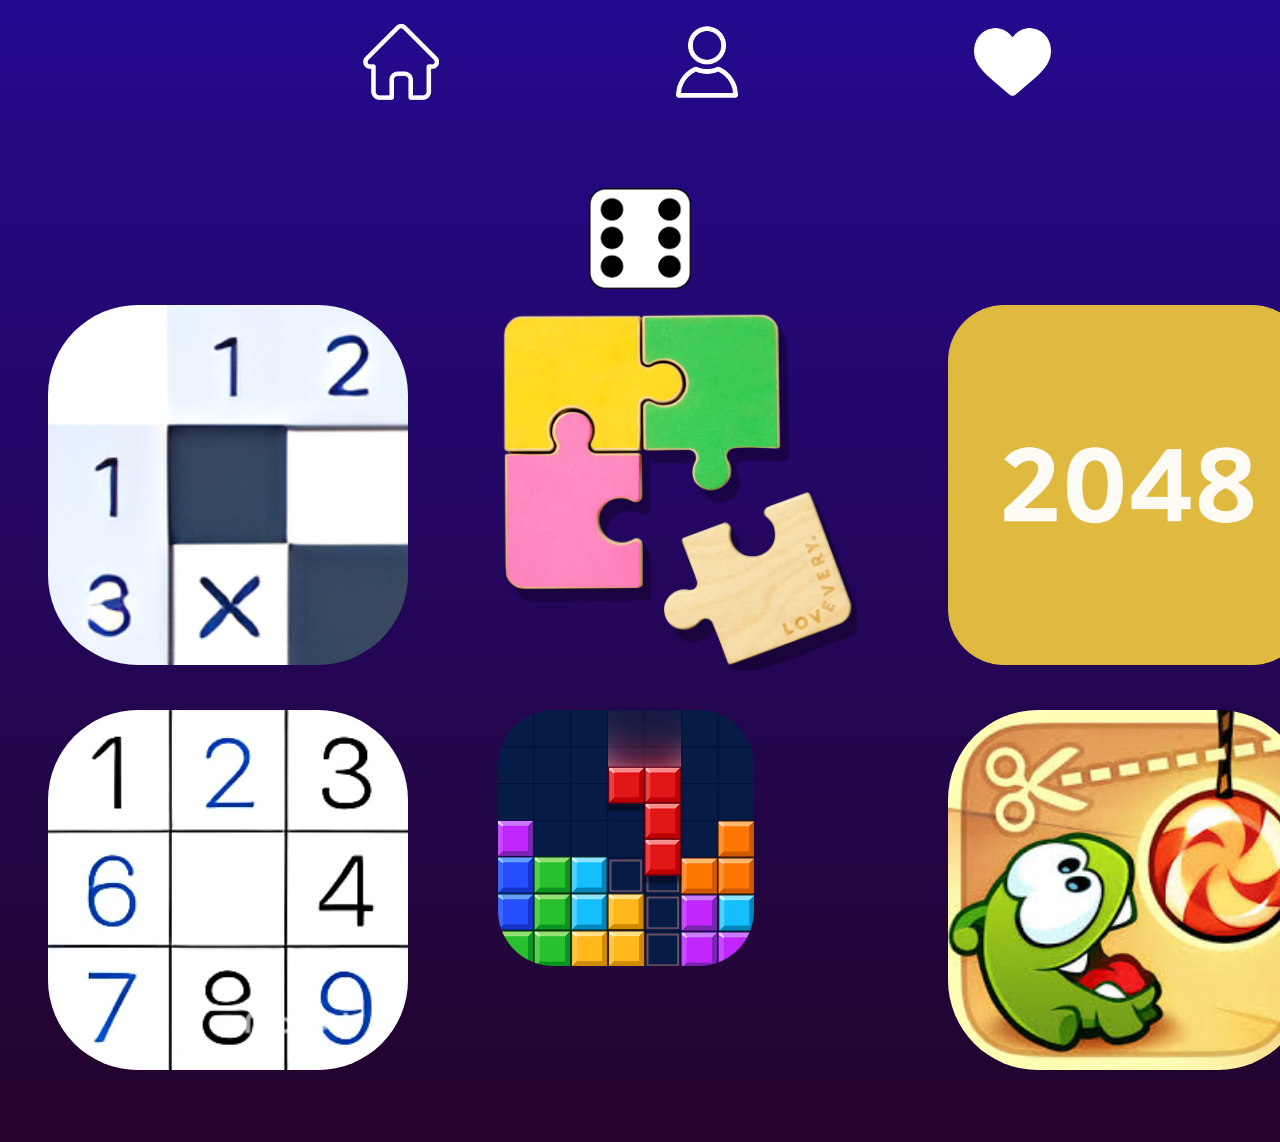
==== favorit.html @ e05060f1 "hover and shadows on img" ====
<html>
    <head>
        <title>Избранное</title>
        <link rel="stylesheet" href="first.css">
        <meta charset="utf-8">
        <link href='https://unpkg.com/boxicons@2.1.4/css/boxicons.min.css' rel='stylesheet'>
    </head>

<body>
    <div class="top">
        <ul class="menue">
            <a href="Home_page.html"> <img src="home_line.png" class="home"></a>
            <a href="profile.html"> <img src="user_line.png" class="user"></a>
            <a href="favorit.html"> <img src="heart_full.png" class="heart"></a>
        </ul>
        <div class="center-image">
            <img src="cubee.png" class="cube">
        </div>
    </div>

    <ul class="games_favorit">
        <div class="img-wrap">
            <a href="#"><img class="nonogram" src="Nonogram.png"></a>
            <p class="game_text">Ноноргамма</p>
        </div>
        <div class="img-wrap">
            <a href="#"><img class="sudocu" src="sudocu.png"></a>
            <p class="game_text">Судоку</p>
        </div>
        <div class="img-wrap">
            <a href="#"><img class="puzzle" src="puzzle.png"></a>
            <p class="game_text">Пазлы</p>
        </div>
        <div class="img-wrap">
            <a href="#"><img class="block" src="block.png"></a>
            <p class="game_text">Тетрис</p>
        </div>
        <div class="img-wrap">
            <a href="#"><img class="numbers" src="2048.png"></a>
            <p class="game_text">2048</p>
        </div>
        <div class="img-wrap">
            <a href="#"><img class="cut" src="cut the rope.png"></a>
            <p class="game_text">Ам-ням</p>
        </div>
        <div class="img-wrap">
            <a href="#"><img class="glass" src="glass.png"></a>
            <p class="game_text">Собери всю воду</p>
        </div>
    </ul>
</body>
---- first.css ----
body{
    background: linear-gradient(to bottom, #24098F, #230329); 
}


.center-image {
    text-align: center;
}
.cube { 
    width: 8%; 
    margin-top: 20vh;
}


.menue{
    position: absolute;
    align-items: center;
    justify-content: space-between;
    margin-left: 35vh;
    display: flex;
}
.user{
    width: 25%; 
    height: 25%;
}

.heart{
    width: 25%; 
    height: 25%;
}
.home{
    width: 25%; 
    height: 25%;
}

.games{
    display: grid;
    grid-template-columns: 50vh 50vh 50vh 50vh;
    grid-template-rows: 45vh 45vh 45vh;
    grid-auto-flow: column;
    margin-bottom: 3vh;
}
.games_favorit{
    display: grid;
    grid-template-columns: 50vh 50vh 50vh 50vh;
    grid-template-rows: 45vh 45vh;
    grid-auto-flow: column;
    margin-bottom: 3vh;
}
.nonogram{
    width: 40vh; 
    height: 40vh;
    border-radius: 10vh;
}
.img-wrap{
    position: relative;
}
.game_text{
    position: absolute;
    top: 58%;
    left: 50%;
    transform: translate(-50%, 50%);
    display: none;
    color: rgb(248, 244, 243);
    font-size: 200%;
    left: 40%;
    height: 12%;
    overflow: hidden;
    text-overflow: ellipsis;
    white-space: nowrap; 
}
.img-wrap:hover .game_text{
    display: block;
}
a:hover{
    opacity: 0.6; 
}
.sudocu{
    width: 40vh; 
    height: 40vh;
    border-radius: 10vh;
}
.puzzle{
    max-width: 90%; 
    max-height: 90%;
}
.block{
    width: 20vw; 
    height: auto;
}
.numbers{
    width: 40vh; 
    height: 40vh;
}
.manjogi{
    width: 40vh; 
    height: 40vh;
    border-radius: 10vh;
}
.cut{
    width: 40vh; 
    height: 40vh;
    border-radius: 10vh;
}
.magic{
    width: 40vh; 
    height: 40vh;
    border-radius: 10vh;
}
.words{
    width: 40vh; 
    height: 40vh;
    border-radius: 10vh;
}
.cake{
    width: 40vh; 
    height: 40vh;
    border-radius: 10vh;
}
.glass{
    width: 40vh; 
    height: 40vh;
    border-radius: 10vh;
}
.solitaire{
    width: 40vh; 
    height: 40vh;
    border-radius: 10vh;
}

.picture{
    text-align: center;
}
.logo{
    border-radius: 90vh;
    margin-top: 15%;
    height: 20%;
}
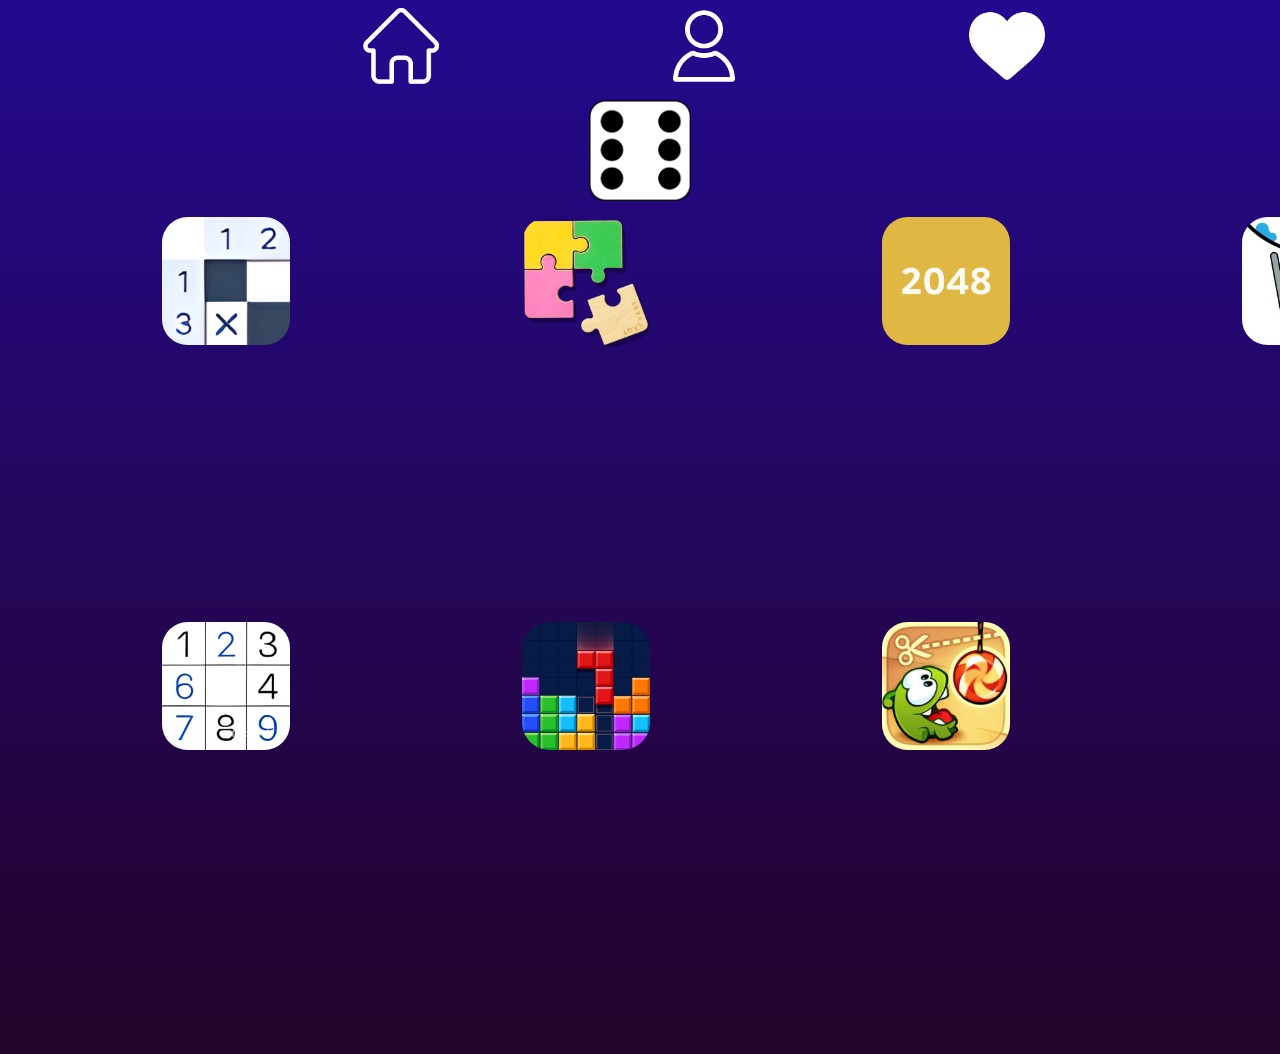
==== commit 7dff92f6: "games in flex" ====
--- a/favorit.html
+++ b/favorit.html
@@ -20,31 +20,31 @@
 
     <ul class="games_favorit">
         <div class="img-wrap">
-            <a href="#"><img class="nonogram" src="Nonogram.png"></a>
+            <a href="#"><img class="games_r" src="Nonogram.png"></a>
             <p class="game_text">Ноноргамма</p>
         </div>
         <div class="img-wrap">
-            <a href="#"><img class="sudocu" src="sudocu.png"></a>
+            <a href="#"><img class="games_r" src="sudocu.png"></a>
             <p class="game_text">Судоку</p>
         </div>
         <div class="img-wrap">
-            <a href="#"><img class="puzzle" src="puzzle.png"></a>
+            <a href="#"><img class="games_r" src="puzzle.png"></a>
             <p class="game_text">Пазлы</p>
         </div>
         <div class="img-wrap">
-            <a href="#"><img class="block" src="block.png"></a>
+            <a href="#"><img class="games_r" src="block.png"></a>
             <p class="game_text">Тетрис</p>
         </div>
         <div class="img-wrap">
-            <a href="#"><img class="numbers" src="2048.png"></a>
+            <a href="#"><img class="games_r" src="2048.png"></a>
             <p class="game_text">2048</p>
         </div>
         <div class="img-wrap">
-            <a href="#"><img class="cut" src="cut the rope.png"></a>
+            <a href="#"><img class="games_r" src="cut the rope.png"></a>
             <p class="game_text">Ам-ням</p>
         </div>
         <div class="img-wrap">
-            <a href="#"><img class="glass" src="glass.png"></a>
+            <a href="#"><img class="games_r" src="glass.png"></a>
             <p class="game_text">Собери всю воду</p>
         </div>
     </ul>
--- a/first.css
+++ b/first.css
@@ -2,18 +2,18 @@
     background: linear-gradient(to bottom, #24098F, #230329); 
 }
 
-
+.top-box{
+    display: flex;
+    align-items: stretch;
+    height: 10vh;
+}
 .center-image {
     text-align: center;
 }
 .cube { 
     width: 8%; 
-    margin-top: 20vh;
 }
-
-
 .menue{
-    position: absolute;
     align-items: center;
     justify-content: space-between;
     margin-left: 35vh;
@@ -34,18 +34,17 @@
 }
 
 .games{
-    display: grid;
-    grid-template-columns: 50vh 50vh 50vh 50vh;
-    grid-template-rows: 45vh 45vh 45vh;
+    display: flex;
     grid-auto-flow: column;
     margin-bottom: 3vh;
 }
 .games_favorit{
     display: grid;
-    grid-template-columns: 50vh 50vh 50vh 50vh;
+    grid-template-columns: 40vh 40vh 40vh 40vh;
     grid-template-rows: 45vh 45vh;
     grid-auto-flow: column;
     margin-bottom: 3vh;
+    margin-left: 7vh;
 }
 .nonogram{
     width: 40vh; 
@@ -57,14 +56,13 @@
 }
 .game_text{
     position: absolute;
-    top: 58%;
-    left: 50%;
+    top: 50%;
     transform: translate(-50%, 50%);
     display: none;
     color: rgb(248, 244, 243);
-    font-size: 200%;
-    left: 40%;
-    height: 12%;
+    font-size: 145%;
+    left: 65%;
+    height: 30%;
     overflow: hidden;
     text-overflow: ellipsis;
     white-space: nowrap; 
@@ -75,57 +73,25 @@
 a:hover{
     opacity: 0.6; 
 }
-.sudocu{
-    width: 40vh; 
-    height: 40vh;
-    border-radius: 10vh;
+
+.games_r{
+    max-width: 10vw;
+    height:auto;
+    border-radius: 20%;
+    margin-left: 4vw;
 }
-.puzzle{
-    max-width: 90%; 
-    max-height: 90%;
+.numbers_puzzle{
+    background-color: #43024e6d;
+    border: #43024e;
+    border-radius: 30vw;
+    min-height: 30vh;
+    min-width: 100vh;
+    margin-bottom: 2vh;
 }
-.block{
-    width: 20vw; 
-    height: auto;
-}
-.numbers{
-    width: 40vh; 
-    height: 40vh;
-}
-.manjogi{
-    width: 40vh; 
-    height: 40vh;
-    border-radius: 10vh;
-}
-.cut{
-    width: 40vh; 
-    height: 40vh;
-    border-radius: 10vh;
-}
-.magic{
-    width: 40vh; 
-    height: 40vh;
-    border-radius: 10vh;
-}
-.words{
-    width: 40vh; 
-    height: 40vh;
-    border-radius: 10vh;
-}
-.cake{
-    width: 40vh; 
-    height: 40vh;
-    border-radius: 10vh;
-}
-.glass{
-    width: 40vh; 
-    height: 40vh;
-    border-radius: 10vh;
-}
-.solitaire{
-    width: 40vh; 
-    height: 40vh;
-    border-radius: 10vh;
+.numbers_puzzle .numbers_puzzle_text{
+    color: antiquewhite;
+    font-size: 170%;
+    margin-left: 7vw;
 }
 
 .picture{
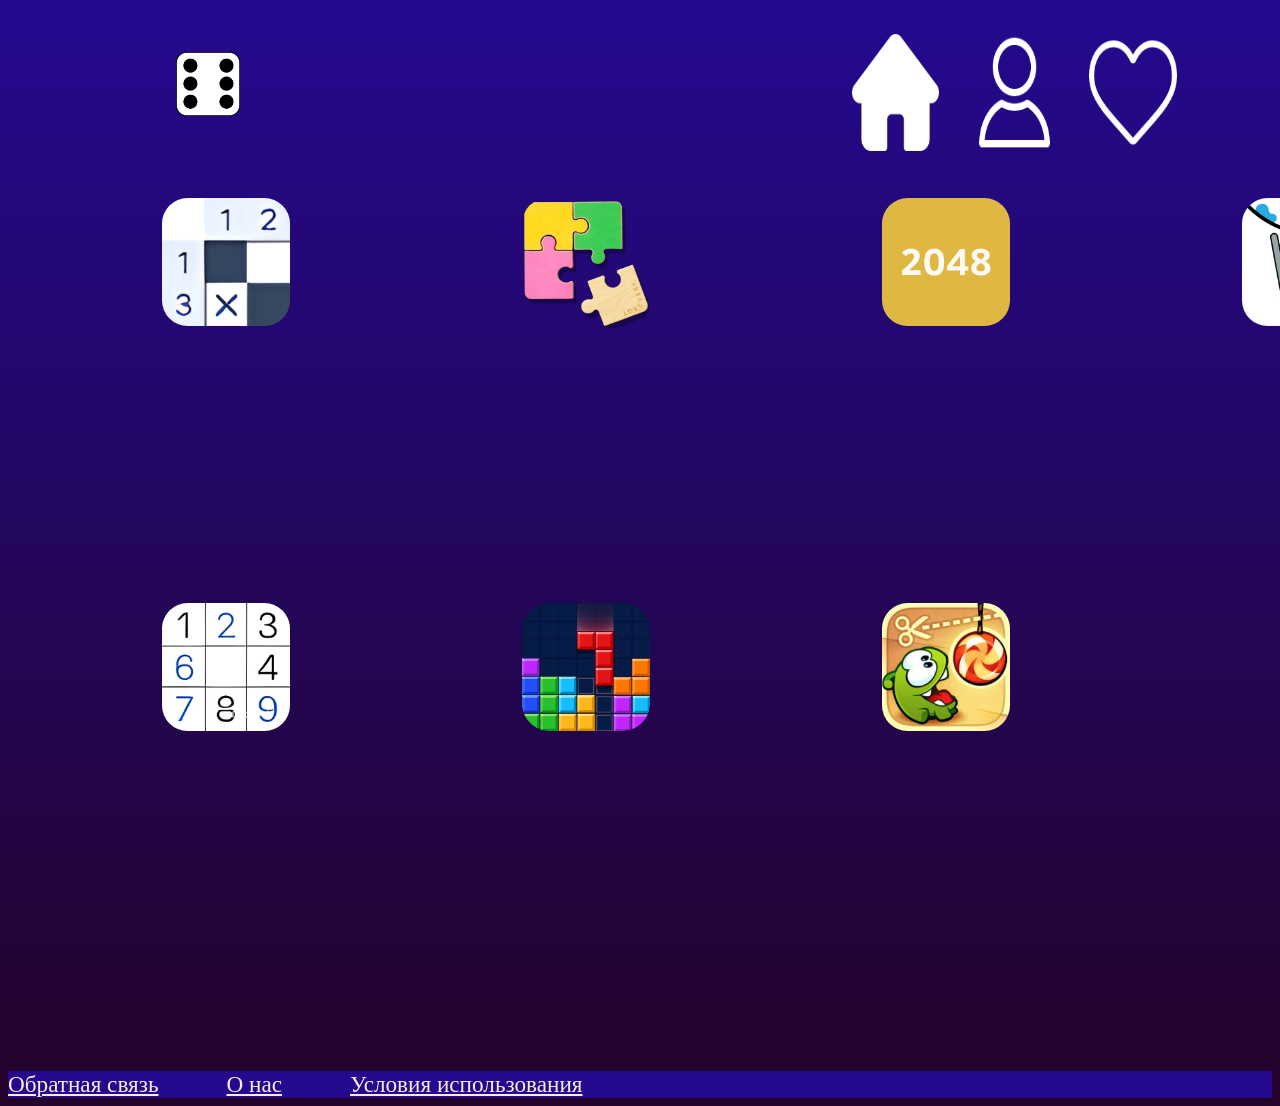
==== commit 47643805: "maket for all pages" ====
--- a/favorit.html
+++ b/favorit.html
@@ -7,15 +7,15 @@
     </head>
 
 <body>
-    <div class="top">
+    <div class="top-box">
+        <ul class="center-image">
+            <img src="cubee.png" class="cube">
+        </ul>
         <ul class="menue">
-            <a href="Home_page.html"> <img src="home_line.png" class="home"></a>
+            <a href="Home_page.html"> <img src="home_white.png" class="home"></a>
             <a href="profile.html"> <img src="user_line.png" class="user"></a>
-            <a href="favorit.html"> <img src="heart_full.png" class="heart"></a>
+            <a href="favorit.html"> <img src="heart_line.png" class="heart"></a>
         </ul>
-        <div class="center-image">
-            <img src="cubee.png" class="cube">
-        </div>
     </div>
 
     <ul class="games_favorit">
@@ -48,4 +48,10 @@
             <p class="game_text">Собери всю воду</p>
         </div>
     </ul>
+
+    <div class="contacs">
+        <a class="txt" href="#">Обратная связь</a>
+        <a class="txt" href="#">О нас</a>
+        <a class="txt" href="#">Условия использования</a>
+    </div>
 </body>
--- a/first.css
+++ b/first.css
@@ -5,32 +5,51 @@
 .top-box{
     display: flex;
     align-items: stretch;
-    height: 10vh;
+    height: 15vh;
+    flex-direction: row;
+    margin-top: 2vh;
+    margin-bottom: 5vh;
+    margin-left: 10vw;
+    flex-basis: 10vw;
 }
-.center-image {
-    text-align: center;
+
+.cube { 
+    width: 10%; 
+    margin-top: 2vh;
+    margin-right: 10vw;
 }
-.cube { 
-    width: 8%; 
-}
+
 .menue{
     align-items: center;
     justify-content: space-between;
-    margin-left: 35vh;
     display: flex;
+    height: 13vh;
+    margin-right: 10vw;
+    gap: 5vw;
 }
+
 .user{
-    width: 25%; 
-    height: 25%;
+    width: 160%; 
+    height: 100%;
 }
 
 .heart{
-    width: 25%; 
-    height: 25%;
+    width: 160%; 
+    height: 100%;
 }
 .home{
-    width: 25%; 
-    height: 25%;
+    width: 160%; 
+    height: 100%;
+}
+
+.contacs{
+    margin-top: 5vh;
+    background-color:#24098F;
+}
+.contacs .txt{
+    font-size: 145%;
+    color: antiquewhite;
+    margin-right: 5vw;
 }
 
 .games{
@@ -43,8 +62,9 @@
     grid-template-columns: 40vh 40vh 40vh 40vh;
     grid-template-rows: 45vh 45vh;
     grid-auto-flow: column;
-    margin-bottom: 3vh;
+    margin-bottom: 7vh;
     margin-left: 7vh;
+    margin-right: 7vh;
 }
 .nonogram{
     width: 40vh; 
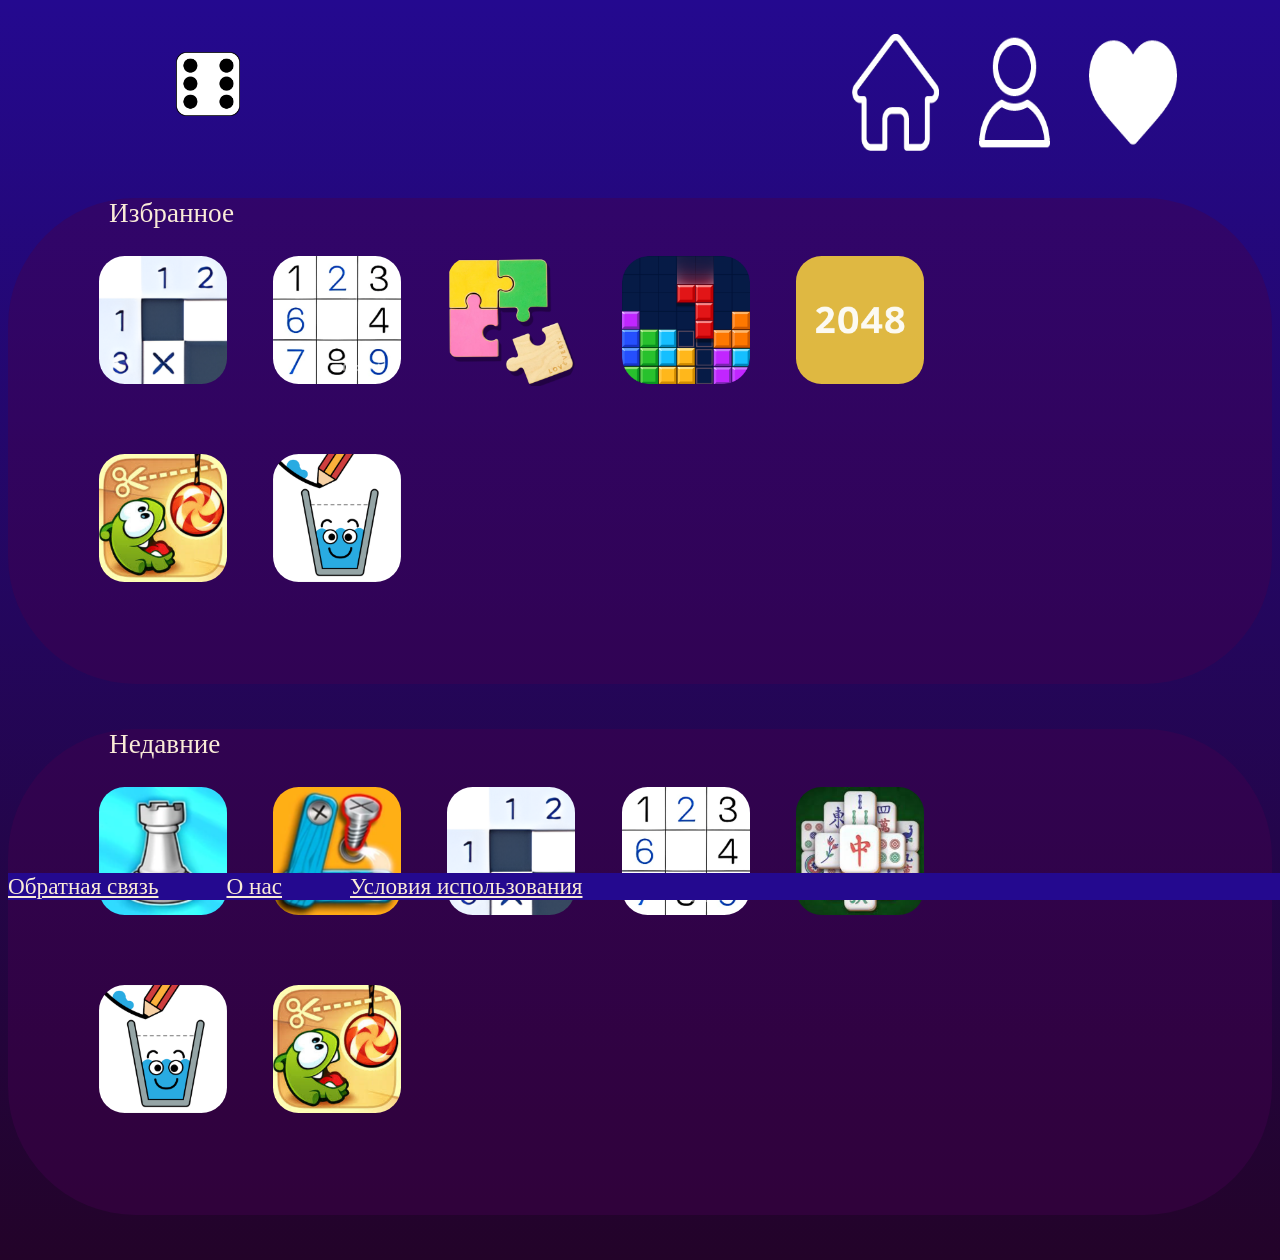
==== commit e2c05551: "favorit page is done" ====
--- a/favorit.html
+++ b/favorit.html
@@ -12,42 +12,79 @@
             <img src="cubee.png" class="cube">
         </ul>
         <ul class="menue">
-            <a href="Home_page.html"> <img src="home_white.png" class="home"></a>
+            <a href="Home_page.html"> <img src="home_line.png" class="home"></a>
             <a href="profile.html"> <img src="user_line.png" class="user"></a>
-            <a href="favorit.html"> <img src="heart_line.png" class="heart"></a>
+            <a href="favorit.html"> <img src="heart_full.png" class="heart"></a>
         </ul>
     </div>
 
-    <ul class="games_favorit">
-        <div class="img-wrap">
-            <a href="#"><img class="games_r" src="Nonogram.png"></a>
-            <p class="game_text">Ноноргамма</p>
-        </div>
-        <div class="img-wrap">
-            <a href="#"><img class="games_r" src="sudocu.png"></a>
-            <p class="game_text">Судоку</p>
-        </div>
-        <div class="img-wrap">
-            <a href="#"><img class="games_r" src="puzzle.png"></a>
-            <p class="game_text">Пазлы</p>
-        </div>
-        <div class="img-wrap">
-            <a href="#"><img class="games_r" src="block.png"></a>
-            <p class="game_text">Тетрис</p>
-        </div>
-        <div class="img-wrap">
-            <a href="#"><img class="games_r" src="2048.png"></a>
-            <p class="game_text">2048</p>
-        </div>
-        <div class="img-wrap">
-            <a href="#"><img class="games_r" src="cut the rope.png"></a>
-            <p class="game_text">Ам-ням</p>
-        </div>
-        <div class="img-wrap">
-            <a href="#"><img class="games_r" src="glass.png"></a>
-            <p class="game_text">Собери всю воду</p>
-        </div>
-    </ul>
+    <div class="favorit_games">
+        <p class="favorit_games_text">Избранное</p>
+        <ul class="games_favorit">
+            <div class="img-wrap">
+                <a href="#"><img class="games_r" src="Nonogram.png"></a>
+                <p class="game_text_fav">Ноноргамма</p>
+            </div>
+            <div class="img-wrap">
+                <a href="#"><img class="games_r" src="sudocu.png"></a>
+                <p class="game_text_fav">Судоку</p>
+            </div>
+            <div class="img-wrap">
+                <a href="#"><img class="games_r" src="puzzle.png"></a>
+                <p class="game_text_fav">Пазлы</p>
+            </div>
+            <div class="img-wrap">
+                <a href="#"><img class="games_r" src="block.png"></a>
+                <p class="game_text_fav">Тетрис</p>
+            </div>
+            <div class="img-wrap">
+                <a href="#"><img class="games_r" src="2048.png"></a>
+                <p class="game_text_fav">2048</p>
+            </div>
+            <div class="img-wrap">
+                <a href="#"><img class="games_r" src="cut the rope.png"></a>
+                <p class="game_text_fav">Ам-ням</p>
+            </div>
+            <div class="img-wrap">
+                <a href="#"><img class="games_r" src="glass.png"></a>
+                <p class="game_text_fav">Happy Glass</p>
+            </div>
+        </ul>
+    </div>
+
+    <div class="favorit_games">
+        <p class="favorit_games_text">Недавние</p>
+        <ul class="games_favorit">
+            <div class="img-wrap">
+                <a href="#"><img class="games_r" src="chess.png"></a>
+                <p class="game_text_fav">Шахматы</p>
+            </div>
+            <div class="img-wrap">
+                <a href="#"><img class="games_r" src="woods.png"></a>
+                <p class="game_text_fav">Деревяшки</p>
+            </div>
+            <div class="img-wrap">
+                <a href="#"><img class="games_r" src="Nonogram.png"></a>
+                <p class="game_text_fav">Ноноргамма</p>
+            </div>
+            <div class="img-wrap">
+                <a href="#"><img class="games_r" src="sudocu.png"></a>
+                <p class="game_text_fav">Судоку</p>
+            </div>
+            <div class="img-wrap">
+                <a href="#"><img class="games_r" src="manjogi.png"></a>
+                <p class="game_text_fav">Маджонг</p>
+            </div>
+            <div class="img-wrap">
+                <a href="#"><img class="games_r" src="glass.png"></a>
+                <p class="game_text_fav">Happy Glass</p>
+            </div>
+            <div class="img-wrap">
+                <a href="#"><img class="games_r" src="cut the rope.png"></a>
+                <p class="game_text_fav">Ам-ням</p>
+            </div>
+        </ul>
+    </div>
 
     <div class="contacs">
         <a class="txt" href="#">Обратная связь</a>
--- a/first.css
+++ b/first.css
@@ -1,7 +1,6 @@
 body{
-    background: linear-gradient(to bottom, #24098F, #230329); 
-}
-
+    background: linear-gradient(to bottom, #24098F, #230329); }
+/* maket*/
 .top-box{
     display: flex;
     align-items: stretch;
@@ -10,14 +9,12 @@
     margin-top: 2vh;
     margin-bottom: 5vh;
     margin-left: 10vw;
-    flex-basis: 10vw;
-}
+    flex-basis: 10vw;}
 
 .cube { 
     width: 10%; 
     margin-top: 2vh;
-    margin-right: 10vw;
-}
+    margin-right: 10vw;}
 
 .menue{
     align-items: center;
@@ -25,55 +22,43 @@
     display: flex;
     height: 13vh;
     margin-right: 10vw;
-    gap: 5vw;
-}
+    gap: 5vw;}
 
 .user{
     width: 160%; 
-    height: 100%;
-}
+    height: 100%;}
 
 .heart{
     width: 160%; 
-    height: 100%;
-}
+    height: 100%;}
 .home{
     width: 160%; 
-    height: 100%;
-}
+    height: 100%;}
 
 .contacs{
     margin-top: 5vh;
     background-color:#24098F;
+    position: fixed;
+    bottom: 0;
+    width: 100vw;
 }
 .contacs .txt{
     font-size: 145%;
     color: antiquewhite;
-    margin-right: 5vw;
-}
+    margin-right: 5vw;}
 
+/*home page*/
 .games{
     display: flex;
     grid-auto-flow: column;
-    margin-bottom: 3vh;
-}
-.games_favorit{
-    display: grid;
-    grid-template-columns: 40vh 40vh 40vh 40vh;
-    grid-template-rows: 45vh 45vh;
-    grid-auto-flow: column;
-    margin-bottom: 7vh;
-    margin-left: 7vh;
-    margin-right: 7vh;
-}
+    margin-bottom: 3vh;}
+
 .nonogram{
     width: 40vh; 
     height: 40vh;
-    border-radius: 10vh;
-}
+    border-radius: 10vh;}
 .img-wrap{
-    position: relative;
-}
+    position: relative;}
 .game_text{
     position: absolute;
     top: 50%;
@@ -85,34 +70,67 @@
     height: 30%;
     overflow: hidden;
     text-overflow: ellipsis;
-    white-space: nowrap; 
-}
+    white-space: nowrap; }
 .img-wrap:hover .game_text{
-    display: block;
-}
+    display: block;}
 a:hover{
-    opacity: 0.6; 
-}
+    opacity: 0.6; }
 
 .games_r{
     max-width: 10vw;
     height:auto;
     border-radius: 20%;
-    margin-left: 4vw;
-}
+    margin-left: 4vw;}
 .numbers_puzzle{
     background-color: #43024e6d;
     border: #43024e;
-    border-radius: 30vw;
+    border-radius: 10vw;
     min-height: 30vh;
     min-width: 100vh;
-    margin-bottom: 2vh;
-}
-.numbers_puzzle .numbers_puzzle_text{
+    margin-bottom: 5vh;}
+.numbers_puzzle_text{
     color: antiquewhite;
     font-size: 170%;
-    margin-left: 7vw;
+    margin-left: 7vw;}
+
+/*favorit*/
+.games_favorit{
+    display: grid;
+    grid-template-columns: 15% 15% 15% 15% 15%;
+    grid-template-rows: 20vh 20vh;
+    grid-auto-flow: row;
+    grid-row-gap: 5%;
+    margin-right: 7vh;}
+.favorit_games{
+    background-color: #43024e6d;
+    border-radius: 10vw;
+    min-height: 55%;
+    min-width: 100vh;
+    margin-bottom: 5vh;}
+.favorit_games_text{
+    color: antiquewhite;
+    font-size: 170%;
+    margin-left: 8%;
 }
+.game_text_fav{
+    position: absolute;
+    top: 50%;
+    transform: translate(-50%, 50%);
+    display: none;
+    color: rgb(248, 244, 243);
+    font-size: 145%;
+    left: 65%;
+    height: 30%;
+    overflow: hidden;
+    text-overflow: ellipsis;
+    white-space: nowrap; }
+.img-wrap:hover .game_text_fav{
+    display: block;}
+
+
+
+
+
 
 .picture{
     text-align: center;
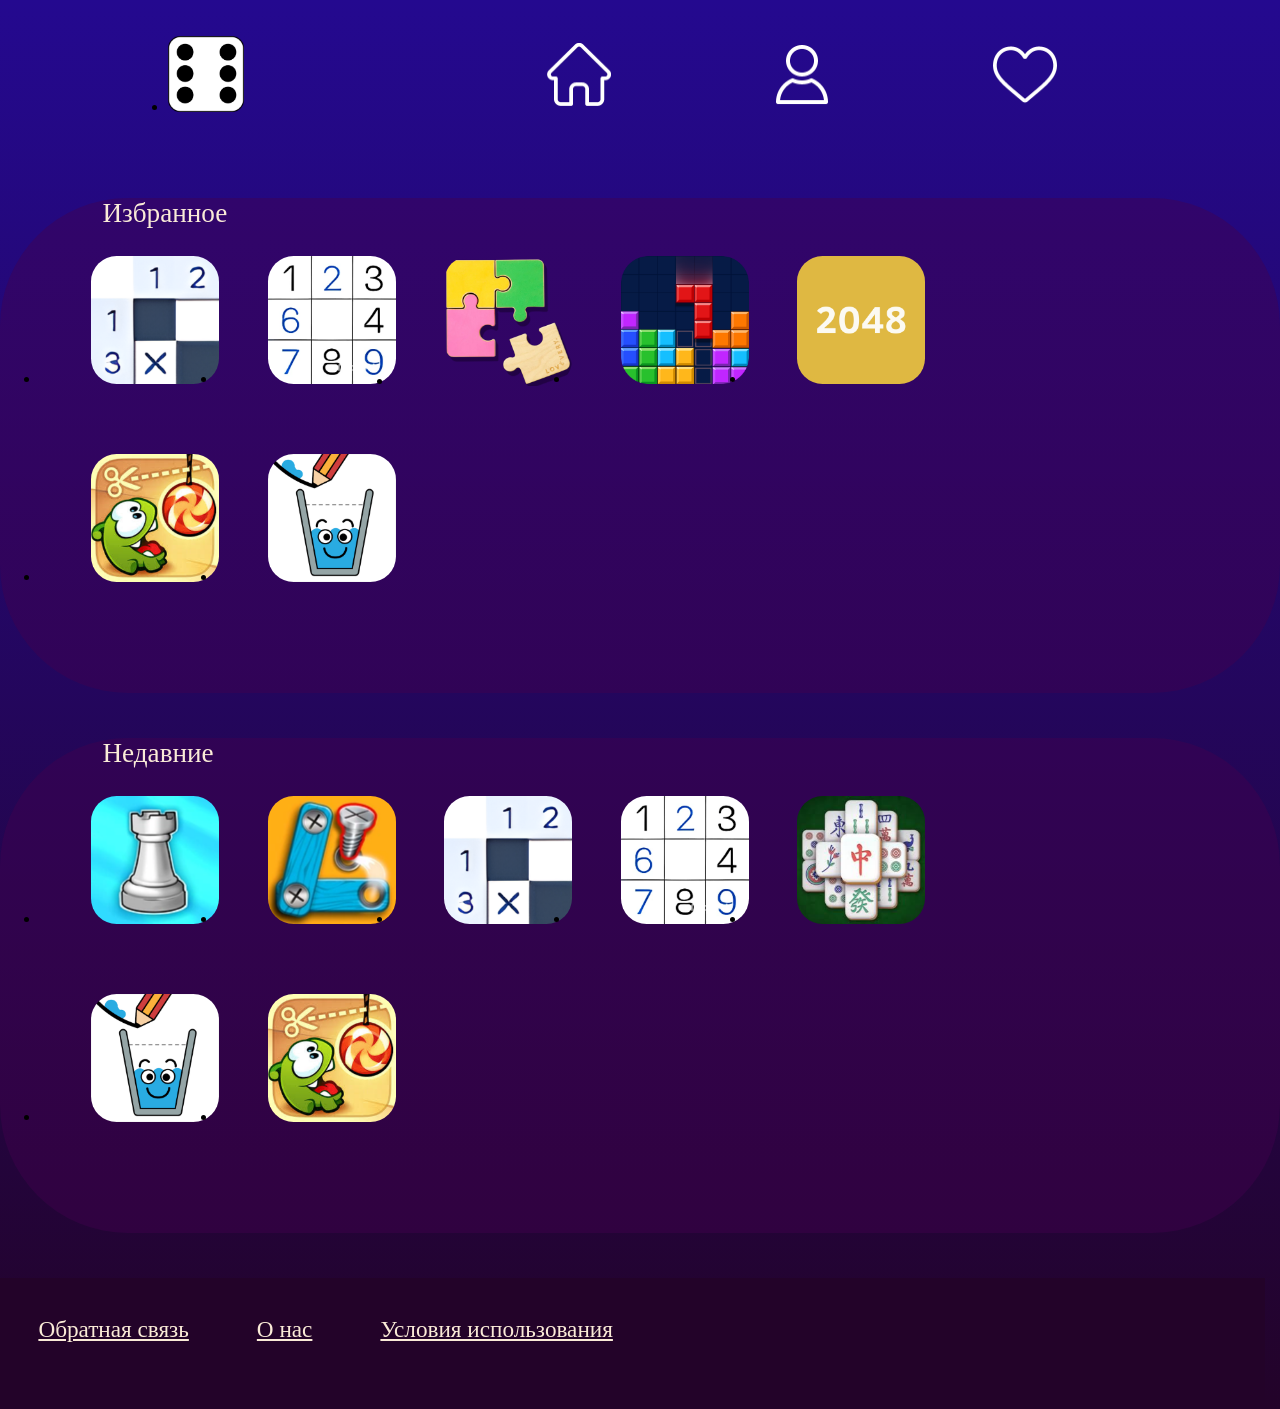
==== commit 02642c17: "исправлены ошибки выявленыые при валедации" ====
--- a/favorit.html
+++ b/favorit.html
@@ -1,4 +1,5 @@
-<html>
+<!DOCTYPE html>
+<html lang="ru">
     <head>
         <title>Избранное</title>
         <link rel="stylesheet" href="first.css">
@@ -7,82 +8,82 @@
     </head>
 
 <body>
-    <div class="top-box">
-        <ul class="center-image">
-            <img src="cubee.png" class="cube">
-        </ul>
-        <ul class="menue">
-            <a href="Home_page.html"> <img src="home_line.png" class="home"></a>
-            <a href="profile.html"> <img src="user_line.png" class="user"></a>
-            <a href="favorit.html"> <img src="heart_full.png" class="heart"></a>
-        </ul>
-    </div>
+    <ul class="top-box">
+        <li class="center-image">
+            <img src="cubee.png" class="cube" alt="logo">
+        </li>
+        <li class="menue">
+            <a href="Home_page.html"> <img src="home_line.png" class="home" alt="home page"></a>
+            <a href="profile.html"> <img src="user_line.png" class="user" alt="profile page"></a>
+            <a href="favorit.html"> <img src="heart_line.png" class="heart" alt="favorit page"></a>
+        </li>
+    </ul>
 
     <div class="favorit_games">
         <p class="favorit_games_text">Избранное</p>
         <ul class="games_favorit">
-            <div class="img-wrap">
-                <a href="#"><img class="games_r" src="Nonogram.png"></a>
+            <li class="img-wrap">
+                <a href="#"><img class="games_r" src="Nonogram.png" alt="Nonogram"></a>
                 <p class="game_text_fav">Ноноргамма</p>
-            </div>
-            <div class="img-wrap">
-                <a href="#"><img class="games_r" src="sudocu.png"></a>
+            </li>
+            <li class="img-wrap">
+                <a href="#"><img class="games_r" src="sudocu.png" alt="sudocu"></a>
                 <p class="game_text_fav">Судоку</p>
-            </div>
-            <div class="img-wrap">
-                <a href="#"><img class="games_r" src="puzzle.png"></a>
+            </li>
+            <li class="img-wrap">
+                <a href="#"><img class="games_r" src="puzzle.png" alt="puzzle"></a>
                 <p class="game_text_fav">Пазлы</p>
-            </div>
-            <div class="img-wrap">
-                <a href="#"><img class="games_r" src="block.png"></a>
+            </li>
+            <li class="img-wrap">
+                <a href="#"><img class="games_r" src="block.png" alt="block"></a>
                 <p class="game_text_fav">Тетрис</p>
-            </div>
-            <div class="img-wrap">
-                <a href="#"><img class="games_r" src="2048.png"></a>
+            </li>
+            <li class="img-wrap">
+                <a href="#"><img class="games_r" src="2048.png" alt="2048"></a>
                 <p class="game_text_fav">2048</p>
-            </div>
-            <div class="img-wrap">
-                <a href="#"><img class="games_r" src="cut the rope.png"></a>
+            </li>
+            <li class="img-wrap">
+                <a href="cut.html"><img class="games_r" src="cut.png" alt="cut"></a>
                 <p class="game_text_fav">Ам-ням</p>
-            </div>
-            <div class="img-wrap">
-                <a href="#"><img class="games_r" src="glass.png"></a>
+            </li>
+            <li class="img-wrap">
+                <a href="#"><img class="games_r" src="glass.png" alt="glass"></a>
                 <p class="game_text_fav">Happy Glass</p>
-            </div>
+            </li>
         </ul>
     </div>
 
     <div class="favorit_games">
         <p class="favorit_games_text">Недавние</p>
         <ul class="games_favorit">
-            <div class="img-wrap">
-                <a href="#"><img class="games_r" src="chess.png"></a>
+            <li class="img-wrap">
+                <a href="#"><img class="games_r" src="chess.png" alt="chess"></a>
                 <p class="game_text_fav">Шахматы</p>
-            </div>
-            <div class="img-wrap">
-                <a href="#"><img class="games_r" src="woods.png"></a>
+            </li>
+            <li class="img-wrap">
+                <a href="#"><img class="games_r" src="woods.png" alt="woods"></a>
                 <p class="game_text_fav">Деревяшки</p>
-            </div>
-            <div class="img-wrap">
-                <a href="#"><img class="games_r" src="Nonogram.png"></a>
+            </li>
+            <li class="img-wrap">
+                <a href="#"><img class="games_r" src="Nonogram.png" alt="Nonogram"></a>
                 <p class="game_text_fav">Ноноргамма</p>
-            </div>
-            <div class="img-wrap">
-                <a href="#"><img class="games_r" src="sudocu.png"></a>
+            </li>
+            <li class="img-wrap">
+                <a href="#"><img class="games_r" src="sudocu.png" alt="sudocu"></a>
                 <p class="game_text_fav">Судоку</p>
-            </div>
-            <div class="img-wrap">
-                <a href="#"><img class="games_r" src="manjogi.png"></a>
+            </li>
+            <li class="img-wrap">
+                <a href="#"><img class="games_r" src="manjogi.png" alt="manjogi"></a>
                 <p class="game_text_fav">Маджонг</p>
-            </div>
-            <div class="img-wrap">
-                <a href="#"><img class="games_r" src="glass.png"></a>
+            </li>
+            <li class="img-wrap">
+                <a href="#"><img class="games_r" src="glass.png" alt="glass"></a>
                 <p class="game_text_fav">Happy Glass</p>
-            </div>
-            <div class="img-wrap">
-                <a href="#"><img class="games_r" src="cut the rope.png"></a>
+            </li>
+            <li class="img-wrap">
+                <a href="cut.html"><img class="games_r" src="cut.png" alt="cut"></a>
                 <p class="game_text_fav">Ам-ням</p>
-            </div>
+            </li>
         </ul>
     </div>
 
--- a/first.css
+++ b/first.css
@@ -1,5 +1,9 @@
 body{
-    background: linear-gradient(to bottom, #24098F, #230329); }
+    background: linear-gradient(to bottom, #24098F, #230329); 
+    width: 100%;
+    margin: 0;
+    padding: 0;
+}
 /* maket*/
 .top-box{
     display: flex;
@@ -9,10 +13,11 @@
     margin-top: 2vh;
     margin-bottom: 5vh;
     margin-left: 10vw;
+    z-index: 101;
     flex-basis: 10vw;}
 
 .cube { 
-    width: 10%; 
+    width: 20%; 
     margin-top: 2vh;
     margin-right: 10vw;}
 
@@ -21,26 +26,29 @@
     justify-content: space-between;
     display: flex;
     height: 13vh;
+    z-index: 100;
     margin-right: 10vw;
     gap: 5vw;}
 
 .user{
-    width: 160%; 
-    height: 100%;}
+    width: 40%; 
+    height: auto;}
 
 .heart{
-    width: 160%; 
-    height: 100%;}
+    width: 40%; 
+    height: auto}
 .home{
-    width: 160%; 
-    height: 100%;}
+    width: 40%; 
+    z-index: 100;
+    height: auto}
 
 .contacs{
-    margin-top: 5vh;
-    background-color:#24098F;
-    position: fixed;
+    background-color:#230329;
+    position: relative;
     bottom: 0;
-    width: 100vw;
+    width: 92.8vw;
+    height: 6vh;
+    padding: 3%;
 }
 .contacs .txt{
     font-size: 145%;
@@ -51,7 +59,9 @@
 .games{
     display: flex;
     grid-auto-flow: column;
-    margin-bottom: 3vh;}
+    margin-bottom: 3vh;
+    margin-right: 0;
+}
 
 .nonogram{
     width: 40vh; 
@@ -83,10 +93,12 @@
     margin-left: 4vw;}
 .numbers_puzzle{
     background-color: #43024e6d;
-    border: #43024e;
+    min-height: 55vh;
     border-radius: 10vw;
     min-height: 30vh;
-    min-width: 100vh;
+    max-width: 200vw;
+    min-width: 90vw;
+    margin-right: 0;
     margin-bottom: 5vh;}
 .numbers_puzzle_text{
     color: antiquewhite;
@@ -103,8 +115,8 @@
     margin-right: 7vh;}
 .favorit_games{
     background-color: #43024e6d;
+    min-height: 55vh;
     border-radius: 10vw;
-    min-height: 55%;
     min-width: 100vh;
     margin-bottom: 5vh;}
 .favorit_games_text{
@@ -114,29 +126,114 @@
 }
 .game_text_fav{
     position: absolute;
-    top: 50%;
     transform: translate(-50%, 50%);
+    top: 10vh;
     display: none;
     color: rgb(248, 244, 243);
-    font-size: 145%;
-    left: 65%;
-    height: 30%;
+    font-size: 1.5vw;
+    left: 9vw;
+    height: 40%;
     overflow: hidden;
     text-overflow: ellipsis;
     white-space: nowrap; }
 .img-wrap:hover .game_text_fav{
     display: block;}
 
-
-
-
-
+/*profile*/
+.info{
+    display: flex;
+    justify-content: center;
+    align-items: center;
+    flex-direction: column;
+    height: 30vh;}
+
+.logo{
+    border-radius: 90%;
+    margin-top: 0;
+    width: 100%;
+    margin-bottom: 2vh;
+    margin-top: 30vh;}
+.info .info_text{
+    font-size:2vw;
+    color: rgb(248, 244, 243);}
 
 .picture{
+    z-index: 1;
+    max-height: 100vh;
+}
+.buttons .bth{
     text-align: center;
-}
-.logo{
-    border-radius: 90vh;
-    margin-top: 15%;
-    height: 20%;
+    width: 120%;
+    height: 80%;
+    background-color: #79098F;
+    color: #FBFF0A;
+    border: none;
+    border-radius: 2vh;
+    margin-bottom: 2.5vh;
+    font-size: 2vw;
+}
+.buttons{
+    display: flex;}
+.buttons>*:first-child {
+    margin-right: 10%;}
+.favorit_games_profile{
+
+    background-color: #43024e6d;
+    border-radius: 10vw;
+    min-height: 55vh;
+    min-width: 100vh;
+    margin-bottom: 5vh;
+    margin-top: 60vh;}
+
+/*cut*/
+.start_game{
+    display: flex;
+    justify-content: center;
+    align-items: center;
+}
+.cut{
+    margin-top: 8%;
+    width: 100%;
+    opacity: 0.3; 
+    border-radius: 15%;}
+.start_game .btn_cut{
+    margin-top: 5%;
+    position: absolute;
+    background-color: #79098F;
+    color: #FBFF0A;
+    font-size: 4vw;
+    padding: 5vh 5vw;
+    border: none;
+    cursor: pointer;
+    border-radius: 2vh;
+    animation: pulse 1s infinite;
+}
+
+@keyframes pulse {
+    0% {
+        transform: scale(1);
+    }
+    50% {
+        transform: scale(1.1);
+    }
+    100% {
+        transform: scale(1);
+    }
+}
+.text{
+    color: rgb(248, 244, 243);
+    padding: 2.5% 5%;
+    margin-bottom: 3%;
+    margin-top: 5%;
+    font-size: 5vh;
+    background-color: #230329;
+    border-radius: 15vh;
+}
+.om-nom{
+    display: flex;
+}
+.om-nom i{
+    color: rgb(246, 6, 6);
+    margin-top: 11vh;
+    margin-left: 2vw;
 }
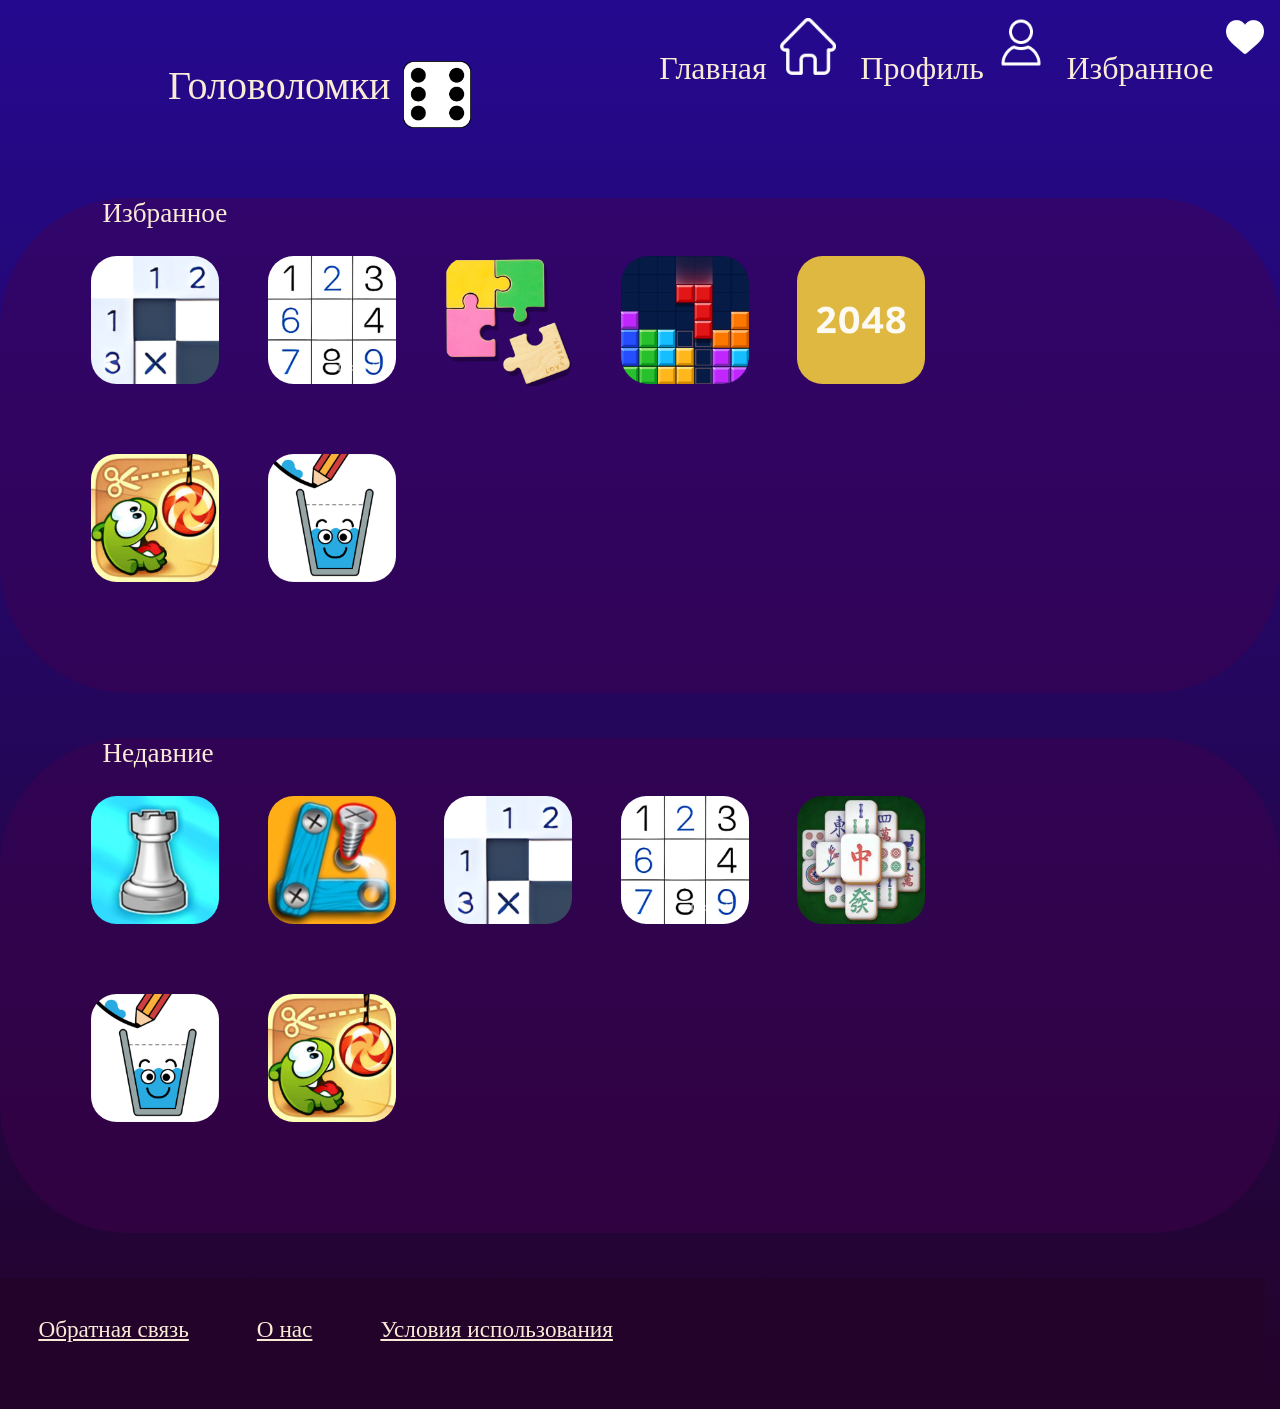
==== commit f8298384: "add description on the menue and a video" ====
--- a/favorit.html
+++ b/favorit.html
@@ -10,12 +10,22 @@
 <body>
     <ul class="top-box">
         <li class="center-image">
+            <p class="name">Головоломки</p>
             <img src="cubee.png" class="cube" alt="logo">
         </li>
         <li class="menue">
-            <a href="Home_page.html"> <img src="home_line.png" class="home" alt="home page"></a>
-            <a href="profile.html"> <img src="user_line.png" class="user" alt="profile page"></a>
-            <a href="favorit.html"> <img src="heart_line.png" class="heart" alt="favorit page"></a>
+            <li class="valuse">
+                <p class="menue_text">Главная</p>
+                <a href="Home_page.html"> <img src="home_line.png" class="home" alt="home page"></a>
+            </li>
+            <li class="valuse">
+                <p class="menue_text">Профиль</p>
+                <a href="profile.html"> <img src="user_line.png" class="user" alt="profile page"></a>
+            </li>
+            <li class="valuse">
+                <p class="menue_text">Избранное</p>
+                <a href="favorit.html"> <img src="heart_full.png" class="heart" alt="favorit page"></a>
+            </li>
         </li>
     </ul>
 
--- a/first.css
+++ b/first.css
@@ -3,7 +3,29 @@
     width: 100%;
     margin: 0;
     padding: 0;
-}
+
+}
+.valuse{
+    display: flex;
+    gap: 1vw;
+}
+.valuse .menue_text{
+    font-size: 200%;
+    color: antiquewhite;
+}
+li{
+    list-style-type: none;
+}
+.center-image{
+    display: flex;
+    align-items: center;
+    gap: 1vw;
+
+}
+.center-image .name{
+    font-size: 250%;
+    color: antiquewhite;}
+
 /* maket*/
 .top-box{
     display: flex;
@@ -17,7 +39,8 @@
     flex-basis: 10vw;}
 
 .cube { 
-    width: 20%; 
+    width: 50%;
+    height: 50%; 
     margin-top: 2vh;
     margin-right: 10vw;}
 
@@ -28,17 +51,17 @@
     height: 13vh;
     z-index: 100;
     margin-right: 10vw;
-    gap: 5vw;}
+    gap: 4vw;}
 
 .user{
-    width: 40%; 
+    width: 70%; 
     height: auto;}
 
 .heart{
-    width: 40%; 
+    width: 70%; 
     height: auto}
 .home{
-    width: 40%; 
+    width: 70%; 
     z-index: 100;
     height: auto}
 
@@ -220,6 +243,10 @@
         transform: scale(1);
     }
 }
+.video{
+    height: 200px;
+    border-radius: 10px;
+}
 .text{
     color: rgb(248, 244, 243);
     padding: 2.5% 5%;
@@ -236,4 +263,9 @@
     color: rgb(246, 6, 6);
     margin-top: 11vh;
     margin-left: 2vw;
+    margin-right: 20px;
+}
+h1{
+    color: antiquewhite;
+    height: 500%;
 }
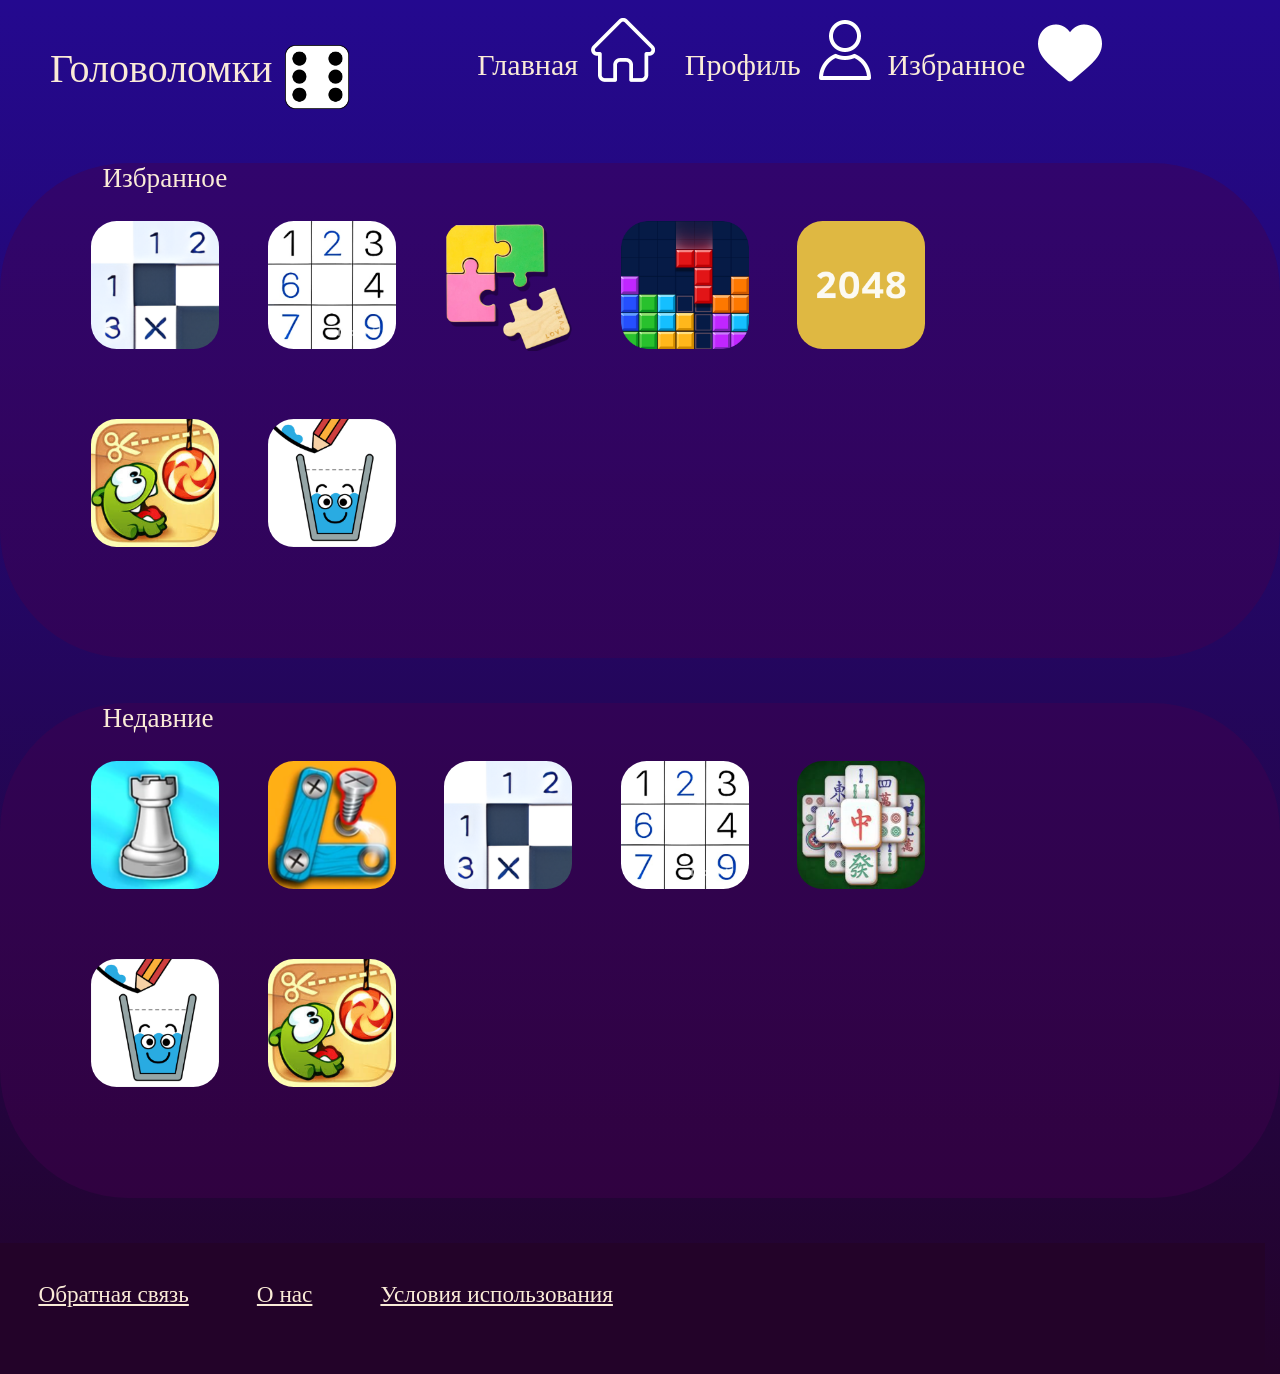
==== commit a9a6f5d9: "Update favorit.html validation" ====
--- a/favorit.html
+++ b/favorit.html
@@ -26,7 +26,6 @@
                 <p class="menue_text">Избранное</p>
                 <a href="favorit.html"> <img src="heart_full.png" class="heart" alt="favorit page"></a>
             </li>
-        </li>
     </ul>
 
     <div class="favorit_games">
@@ -102,4 +101,4 @@
         <a class="txt" href="#">О нас</a>
         <a class="txt" href="#">Условия использования</a>
     </div>
-</body>+</body>
--- a/first.css
+++ b/first.css
@@ -1,16 +1,26 @@
 body{
     background: linear-gradient(to bottom, #24098F, #230329); 
-    width: 100%;
     margin: 0;
     padding: 0;
 
 }
+.enter{
+    display: flex;
+    gap: 40px;
+    margin-top: 28px;
+    justify-content: flex-end;
+}
+.regestration{
+    color: antiquewhite;
+    font-size: 40px;
+}
+
 .valuse{
     display: flex;
     gap: 1vw;
 }
 .valuse .menue_text{
-    font-size: 200%;
+    font-size: 30px;
     color: antiquewhite;
 }
 li{
@@ -23,46 +33,49 @@
 
 }
 .center-image .name{
-    font-size: 250%;
+    font-size: 40px;
     color: antiquewhite;}
 
 /* maket*/
 .top-box{
     display: flex;
     align-items: stretch;
-    height: 15vh;
+    height: 100px;
+    width: 90vw;
     flex-direction: row;
     margin-top: 2vh;
     margin-bottom: 5vh;
-    margin-left: 10vw;
-    z-index: 101;
-    flex-basis: 10vw;}
+    margin-left: 10px;
+    }
 
 .cube { 
-    width: 50%;
-    height: 50%; 
+    height: auto;
+    max-width: 5vw;
     margin-top: 2vh;
-    margin-right: 10vw;}
+ }
 
 .menue{
     align-items: center;
     justify-content: space-between;
     display: flex;
     height: 13vh;
+    margin-right: 10vw;
     z-index: 100;
-    margin-right: 10vw;
-    gap: 4vw;}
+    gap: 10px;}
 
 .user{
-    width: 70%; 
-    height: auto;}
+    max-width: 5vw;
+    height: auto;
+    margin-right: 10px;
+}
 
 .heart{
-    width: 70%; 
+    max-width: 5vw;
+    margin-top: 5%;
     height: auto}
 .home{
-    width: 70%; 
-    z-index: 100;
+    max-width: 5vw;
+    margin-right: 30px;
     height: auto}
 
 .contacs{
@@ -175,7 +188,8 @@
     margin-top: 0;
     width: 100%;
     margin-bottom: 2vh;
-    margin-top: 30vh;}
+    z-index: 2;
+    margin-top: 300px;}
 .info .info_text{
     font-size:2vw;
     color: rgb(248, 244, 243);}
@@ -215,7 +229,6 @@
     align-items: center;
 }
 .cut{
-    margin-top: 8%;
     width: 100%;
     opacity: 0.3; 
     border-radius: 15%;}
@@ -265,7 +278,31 @@
     margin-left: 2vw;
     margin-right: 20px;
 }
-h1{
-    color: antiquewhite;
-    height: 500%;
-}+.om-nom{
+    color: antiquewhite;
+    font-size: 100px;
+    margin-left: 20px;
+}
+
+
+/* Медиа-запрос для мобильных устройств (экраны до 768px) */
+@media only screen and (max-width: 768px) {
+    .container {
+        max-width: 90%;
+        padding: 5px;
+    }
+    .gif-container img {
+        max-width: 3000px;
+    }
+}
+
+/* Медиа-запрос для планшетов (экраны от 769px до 992px) */
+@media only screen and (min-width: 769px) and (max-width: 992px) {
+    .container {
+        max-width: 80%;
+        padding: 10px;
+    }
+    .gif-container img {
+        max-width: 400px;
+    }
+}
